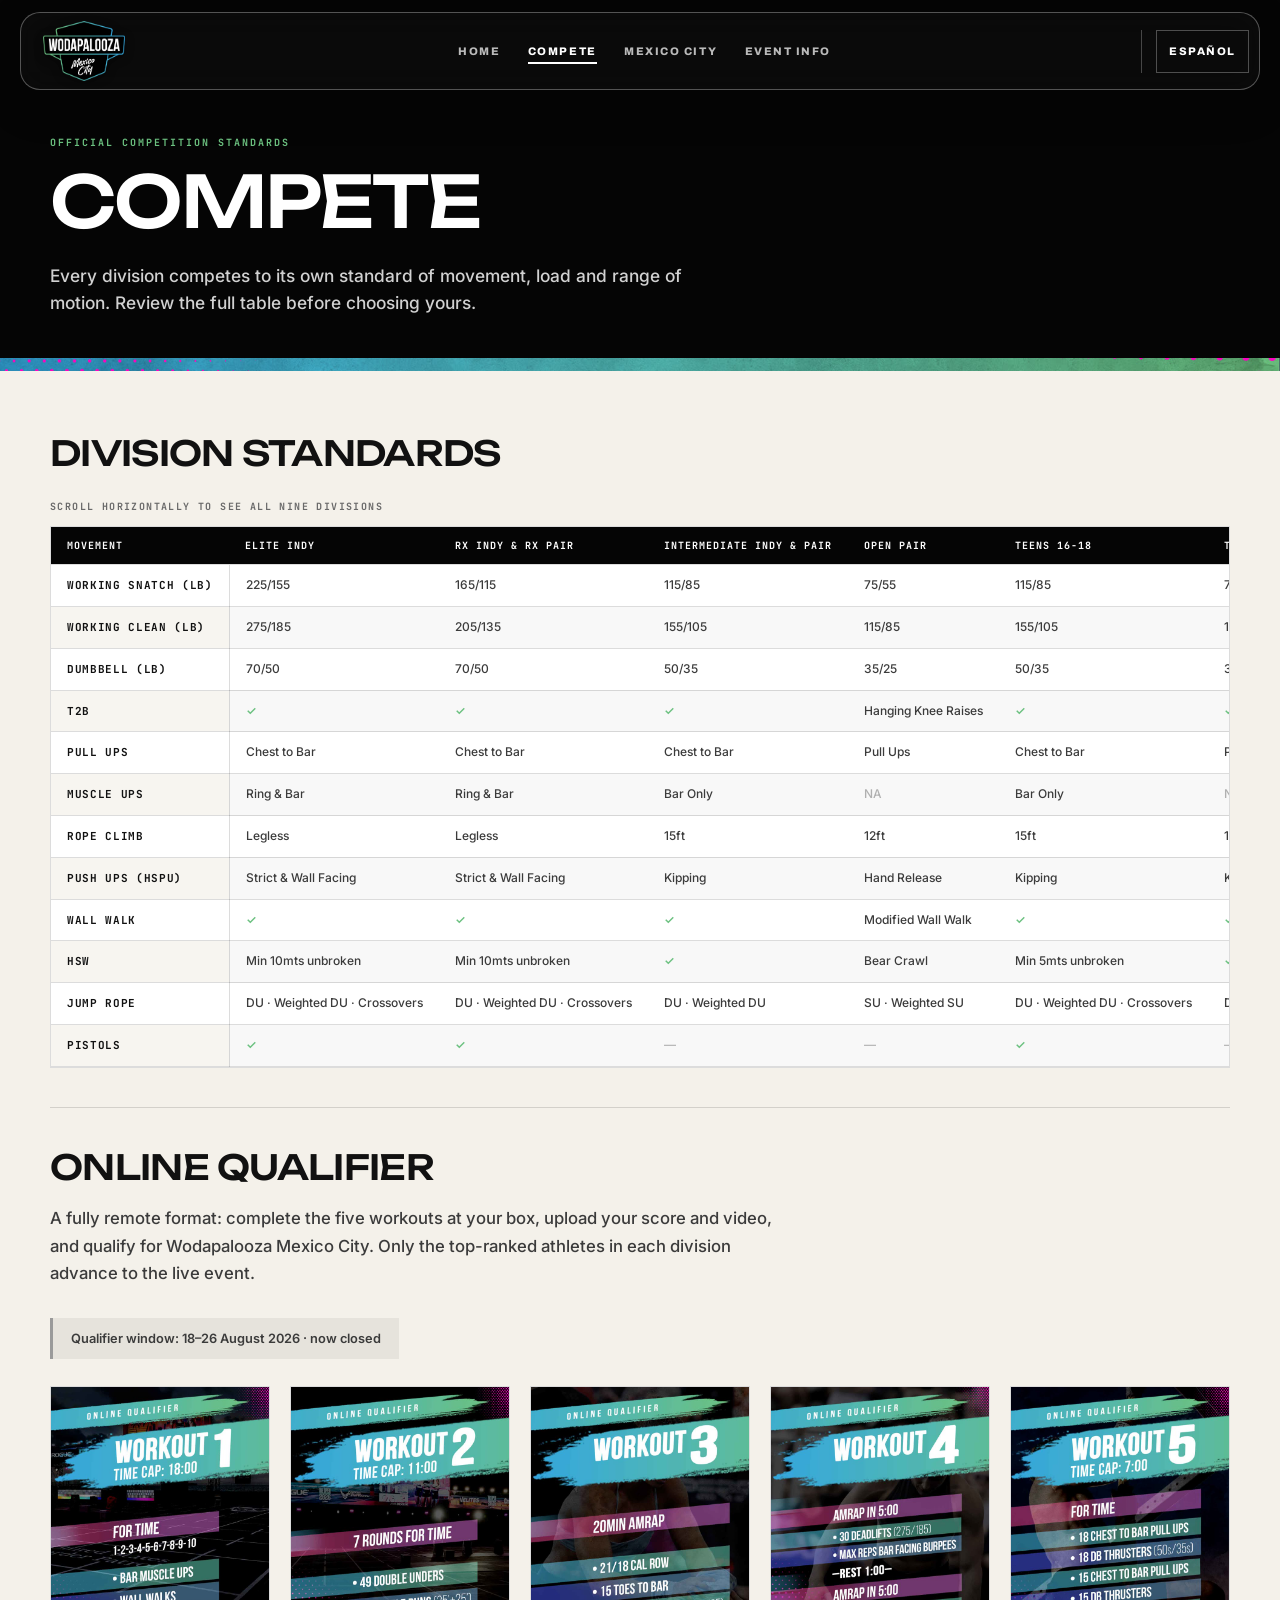
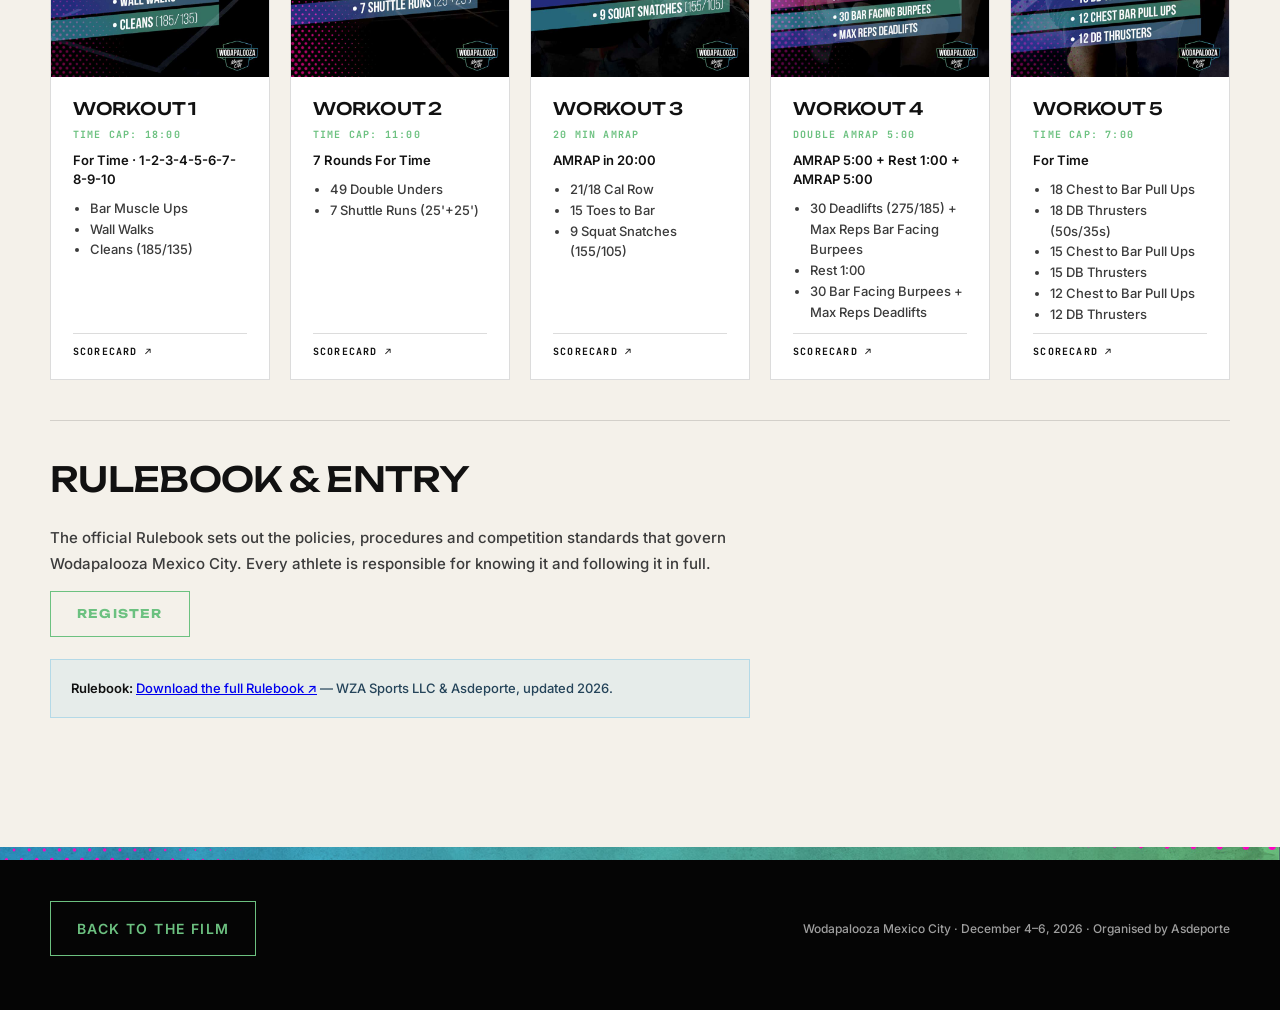
==== compete.html @ 107c889d "Asdeporte feedback: Mexico City and Compete pages, textures, eight partners, ES copy, tickets Jose's" ====
<!DOCTYPE html>
<html lang="en">
<meta charset="utf-8">
<meta name="viewport" content="width=device-width,initial-scale=1">
<title data-lang-en="Compete · Wodapalooza Mexico City" data-lang-es="Compite · Wodapalooza Ciudad de México">Compete · Wodapalooza Mexico City</title>
<meta name="description" content="Division standards and the online qualifier for Wodapalooza Mexico City, December 4–6 2026.">
<link rel="icon" type="image/png" sizes="32x32" href="media/logo/favicon-32.png">
<link rel="icon" type="image/png" sizes="32x32" href="media/logo/favicon-32-dark.png" media="(prefers-color-scheme: dark)">
<link rel="apple-touch-icon" sizes="180x180" href="media/logo/favicon-180.png">
<link rel="preconnect" href="https://fonts.googleapis.com">
<link rel="preconnect" href="https://fonts.gstatic.com" crossorigin>
<link rel="stylesheet" href="https://fonts.googleapis.com/css2?family=Archivo:wdth,wght@62..125,100..900&family=JetBrains+Mono:wght@400;700&display=swap">
<link rel="stylesheet" href="css/pages.css">
<body class="wza-page">

<nav class="site-nav" aria-label="Wodapalooza Mexico navigation">
  <a class="site-brand" href="index.html" aria-label="Wodapalooza Mexico City — home"><img src="media/logo/mark-gradient.png" alt="Wodapalooza Mexico City"></a>
  <div class="site-links" aria-label="Explore">
    <a href="index.html" data-lang-en="Home" data-lang-es="Inicio">Home</a>
    <a href="compete.html" aria-current="page" data-lang-en="Compete" data-lang-es="Compite">Compete</a>
    <a href="mexico-city.html" data-lang-en="Mexico City" data-lang-es="Ciudad de México">Mexico City</a>
    <a href="index.html#b12" data-lang-en="Event Info" data-lang-es="Información del evento">Event Info</a>
  </div>
  <div class="site-actions">
    <button class="site-lang" type="button" data-lang-toggle aria-label="Switch to Spanish" aria-pressed="false">Español</button>
  </div>
</nav>

<header class="page-head">
  <div class="wrap">
    <p class="page-kicker" data-lang-en="Official competition standards" data-lang-es="Estándares oficiales de competencia">Official competition standards</p>
    <h1 class="page-title" data-lang-en="Compete" data-lang-es="Compite">Compete</h1>
    <p class="page-standfirst" data-lang-en="Every division competes to its own standard of movement, load and range of motion. Review the full table before choosing yours." data-lang-es="Cada división compite bajo su propio estándar de movimiento, carga y rango de movimiento. Revisa la tabla completa antes de seleccionar tu división.">Every division competes to its own standard of movement, load and range of motion. Review the full table before choosing yours.</p>
  </div>
</header>

<main class="page-body">
  <div class="wrap">

    <!-- ── DIVISION STANDARDS ─────────────────────────────────────────────────────────── -->
    <section class="sec">
      <h2 class="sec-head" data-lang-en="Division standards" data-lang-es="Division standards">Division standards</h2>
      <p class="table-hint" data-lang-en="Scroll horizontally to see all nine divisions" data-lang-es="Desliza horizontalmente para ver las 9 divisiones">Scroll horizontally to see all nine divisions</p>
      <div class="table-scroll" tabindex="0" role="region" aria-label="Division standards">
        <table class="standards">
          <thead>
            <tr>
              <th scope="col" data-lang-en="Movement" data-lang-es="Movimiento">Movement</th>
              <th scope="col">Elite Indy</th>
              <th scope="col">RX Indy &amp; RX Pair</th>
              <th scope="col">Intermediate Indy &amp; Pair</th>
              <th scope="col">Open Pair</th>
              <th scope="col">Teens 16-18</th>
              <th scope="col">Teens 13-15</th>
              <th scope="col">Masters 35-39</th>
              <th scope="col">Masters 40-44</th>
              <th scope="col">Masters 45+</th>
            </tr>
          </thead>
          <tbody>
            <tr><th scope="row">Working Snatch (lb)</th><td>225/155</td><td>165/115</td><td>115/85</td><td>75/55</td><td>115/85</td><td>75/55</td><td>165/115</td><td>155/105</td><td>135/95</td></tr>
            <tr><th scope="row">Working Clean (lb)</th><td>275/185</td><td>205/135</td><td>155/105</td><td>115/85</td><td>155/105</td><td>115/85</td><td>205/135</td><td>185/125</td><td>185/125</td></tr>
            <tr><th scope="row">Dumbbell (lb)</th><td>70/50</td><td>70/50</td><td>50/35</td><td>35/25</td><td>50/35</td><td>35/25</td><td>70/50</td><td>50/35</td><td>50/35</td></tr>
            <tr><th scope="row">T2B</th><td class="yes">✓</td><td class="yes">✓</td><td class="yes">✓</td><td>Hanging Knee Raises</td><td class="yes">✓</td><td class="yes">✓</td><td class="yes">✓</td><td class="yes">✓</td><td class="yes">✓</td></tr>
            <tr><th scope="row">Pull Ups</th><td>Chest to Bar</td><td>Chest to Bar</td><td>Chest to Bar</td><td>Pull Ups</td><td>Chest to Bar</td><td>Pull Ups</td><td>Chest to Bar</td><td>Chest to Bar</td><td>Chest to Bar</td></tr>
            <tr><th scope="row">Muscle Ups</th><td>Ring &amp; Bar</td><td>Ring &amp; Bar</td><td>Bar Only</td><td class="no">NA</td><td>Bar Only</td><td class="no">NA</td><td>Ring &amp; Bar</td><td>Ring &amp; Bar</td><td>Ring &amp; Bar</td></tr>
            <tr><th scope="row">Rope Climb</th><td>Legless</td><td>Legless</td><td>15ft</td><td>12ft</td><td>15ft</td><td>12ft</td><td>Legless</td><td>15ft</td><td>15ft</td></tr>
            <tr><th scope="row">Push Ups (HSPU)</th><td>Strict &amp; Wall Facing</td><td>Strict &amp; Wall Facing</td><td>Kipping</td><td>Hand Release</td><td>Kipping</td><td>Kipping</td><td>Strict</td><td>Strict</td><td>Kipping</td></tr>
            <tr><th scope="row">Wall Walk</th><td class="yes">✓</td><td class="yes">✓</td><td class="yes">✓</td><td>Modified Wall Walk</td><td class="yes">✓</td><td class="yes">✓</td><td class="yes">✓</td><td class="yes">✓</td><td class="yes">✓</td></tr>
            <tr><th scope="row">HSW</th><td>Min 10mts unbroken</td><td>Min 10mts unbroken</td><td class="yes">✓</td><td>Bear Crawl</td><td>Min 5mts unbroken</td><td class="yes">✓</td><td>Min 5mts unbroken</td><td>Min 5mts unbroken</td><td>Min 5mts unbroken</td></tr>
            <tr><th scope="row">Jump Rope</th><td>DU · Weighted DU · Crossovers</td><td>DU · Weighted DU · Crossovers</td><td>DU · Weighted DU</td><td>SU · Weighted SU</td><td>DU · Weighted DU · Crossovers</td><td>DU · Weighted DU</td><td>DU · Weighted DU · Crossovers</td><td>DU · Weighted DU · Crossovers</td><td>DU · Weighted DU</td></tr>
            <tr><th scope="row">Pistols</th><td class="yes">✓</td><td class="yes">✓</td><td class="no">—</td><td class="no">—</td><td class="yes">✓</td><td class="no">—</td><td class="yes">✓</td><td class="yes">✓</td><td class="no">—</td></tr>
          </tbody>
        </table>
      </div>
    </section>

    <!-- ── QUALIFIER ──────────────────────────────────────────────────────────────────── -->
    <section class="sec">
      <h2 class="sec-head" data-lang-en="Online qualifier" data-lang-es="Online qualifier">Online qualifier</h2>
      <p class="sec-intro" data-lang-en="A fully remote format: complete the five workouts at your box, upload your score and video, and qualify for Wodapalooza Mexico City. Only the top-ranked athletes in each division advance to the live event." data-lang-es="Formato 100% remoto: realiza los 5 workouts en tu box, sube tu score y video, y clasifica a Wodapalooza Mexico City. Solo los mejores rankeados de cada división avanzan al evento presencial.">A fully remote format: complete the five workouts at your box, upload your score and video, and qualify for Wodapalooza Mexico City. Only the top-ranked athletes in each division advance to the live event.</p>

      <!-- The qualifier window closed on 26 August 2026. Stated as a fact rather than as a call
           to register, which would be wrong. Asdeporte to confirm the final wording. -->
      <p class="status-line" data-lang-en="Qualifier window: 18–26 August 2026 · now closed" data-lang-es="Ventana del qualifier: 18 al 26 de agosto de 2026 · cerrada">Qualifier window: 18–26 August 2026 · now closed</p>

      <div class="wods">
        <article class="wod">
          <img src="media/qualifier/q1.jpg" alt="Workout 1" loading="lazy" width="720" height="960">
          <div class="wod-body">
            <h3>Workout 1</h3>
            <p class="wod-cap">Time Cap: 18:00</p>
            <p class="wod-scheme" data-lang-en="For Time · 1-2-3-4-5-6-7-8-9-10" data-lang-es="Por tiempo · 1-2-3-4-5-6-7-8-9-10">For Time · 1-2-3-4-5-6-7-8-9-10</p>
            <ul><li>Bar Muscle Ups</li><li>Wall Walks</li><li>Cleans (185/135)</li></ul>
            <a class="card-link" href="https://mexico.wodapalooza.com/scorecard-workout1.pdf" target="_blank" rel="noopener noreferrer">Scorecard ↗</a>
          </div>
        </article>

        <article class="wod">
          <img src="media/qualifier/q2.jpg" alt="Workout 2" loading="lazy" width="720" height="960">
          <div class="wod-body">
            <h3>Workout 2</h3>
            <p class="wod-cap">Time Cap: 11:00</p>
            <p class="wod-scheme" data-lang-en="7 Rounds For Time" data-lang-es="7 rondas por tiempo">7 Rounds For Time</p>
            <ul><li>49 Double Unders</li><li>7 Shuttle Runs (25'+25')</li></ul>
            <a class="card-link" href="https://mexico.wodapalooza.com/scorecard-workout2.pdf" target="_blank" rel="noopener noreferrer">Scorecard ↗</a>
          </div>
        </article>

        <article class="wod">
          <img src="media/qualifier/q3.jpg" alt="Workout 3" loading="lazy" width="720" height="960">
          <div class="wod-body">
            <h3>Workout 3</h3>
            <p class="wod-cap">20 Min AMRAP</p>
            <p class="wod-scheme" data-lang-en="AMRAP in 20:00" data-lang-es="AMRAP en 20:00">AMRAP in 20:00</p>
            <ul><li>21/18 Cal Row</li><li>15 Toes to Bar</li><li>9 Squat Snatches (155/105)</li></ul>
            <a class="card-link" href="https://mexico.wodapalooza.com/scorecard-workout3.pdf" target="_blank" rel="noopener noreferrer">Scorecard ↗</a>
          </div>
        </article>

        <article class="wod">
          <img src="media/qualifier/q4.jpg" alt="Workout 4" loading="lazy" width="720" height="960">
          <div class="wod-body">
            <h3>Workout 4</h3>
            <p class="wod-cap" data-lang-en="Double AMRAP 5:00" data-lang-es="Doble AMRAP 5:00">Double AMRAP 5:00</p>
            <p class="wod-scheme">AMRAP 5:00 + Rest 1:00 + AMRAP 5:00</p>
            <ul><li data-lang-en="30 Deadlifts (275/185) + Max Reps Bar Facing Burpees" data-lang-es="30 Deadlifts (275/185) + Máx. reps Bar Facing Burpees">30 Deadlifts (275/185) + Max Reps Bar Facing Burpees</li><li data-lang-en="Rest 1:00" data-lang-es="Descanso 1:00">Rest 1:00</li><li data-lang-en="30 Bar Facing Burpees + Max Reps Deadlifts" data-lang-es="30 Bar Facing Burpees + Máx. reps Deadlifts">30 Bar Facing Burpees + Max Reps Deadlifts</li></ul>
            <a class="card-link" href="https://mexico.wodapalooza.com/scorecard-workout4.pdf" target="_blank" rel="noopener noreferrer">Scorecard ↗</a>
          </div>
        </article>

        <article class="wod">
          <img src="media/qualifier/q5.jpg" alt="Workout 5" loading="lazy" width="720" height="960">
          <div class="wod-body">
            <h3>Workout 5</h3>
            <p class="wod-cap">Time Cap: 7:00</p>
            <p class="wod-scheme" data-lang-en="For Time" data-lang-es="Por tiempo">For Time</p>
            <ul><li>18 Chest to Bar Pull Ups</li><li>18 DB Thrusters (50s/35s)</li><li>15 Chest to Bar Pull Ups</li><li>15 DB Thrusters</li><li>12 Chest to Bar Pull Ups</li><li>12 DB Thrusters</li></ul>
            <a class="card-link" href="https://mexico.wodapalooza.com/scorecard-workout5.pdf" target="_blank" rel="noopener noreferrer">Scorecard ↗</a>
          </div>
        </article>
      </div>
    </section>

    <!-- ── RULEBOOK & ENTRY ───────────────────────────────────────────────────────────── -->
    <section class="sec">
      <h2 class="sec-head" data-lang-en="Rulebook &amp; entry" data-lang-es="Reglamento y registro">Rulebook &amp; entry</h2>
      <div class="prose">
        <p data-lang-en="The official Rulebook sets out the policies, procedures and competition standards that govern Wodapalooza Mexico City. Every athlete is responsible for knowing it and following it in full." data-lang-es="El Rulebook oficial establece las políticas, procedimientos y estándares de competencia que rigen Wodapalooza Mexico City. Es responsabilidad de cada atleta conocerlo y cumplirlo en su totalidad.">The official Rulebook sets out the policies, procedures and competition standards that govern Wodapalooza Mexico City. Every athlete is responsible for knowing it and following it in full.</p>
        <p>
          <a class="back-film" href="https://competitioncorner.net/events/21707/details" target="_blank" rel="noopener noreferrer" data-lang-en="Register" data-lang-es="Regístrate">Register</a>
        </p>
        <p class="note" data-lang-en="&lt;b&gt;Rulebook:&lt;/b&gt; &lt;a href=&quot;https://drive.google.com/file/d/1JGCQtsKqS8dYpa8M4LwoZeGekvwKnjdy/view&quot; target=&quot;_blank&quot; rel=&quot;noopener noreferrer&quot;&gt;Download the full Rulebook ↗&lt;/a&gt; — WZA Sports LLC &amp; Asdeporte, updated 2026." data-lang-es="&lt;b&gt;Reglamento:&lt;/b&gt; &lt;a href=&quot;https://drive.google.com/file/d/1JGCQtsKqS8dYpa8M4LwoZeGekvwKnjdy/view&quot; target=&quot;_blank&quot; rel=&quot;noopener noreferrer&quot;&gt;Descargar el Rulebook completo ↗&lt;/a&gt; — WZA Sports LLC y Asdeporte, actualizado 2026."><b>Rulebook:</b> <a href="https://drive.google.com/file/d/1JGCQtsKqS8dYpa8M4LwoZeGekvwKnjdy/view" target="_blank" rel="noopener noreferrer">Download the full Rulebook ↗</a> — WZA Sports LLC &amp; Asdeporte, updated 2026.</p>
      </div>
    </section>

  </div>
</main>

<footer class="page-foot">
  <div class="wrap">
    <a class="back-film" href="index.html" data-lang-en="Back to the film" data-lang-es="Volver al video">Back to the film</a>
    <p data-lang-en="Wodapalooza Mexico City · December 4–6, 2026 · Organised by Asdeporte" data-lang-es="Wodapalooza Ciudad de México · 4–6 de diciembre de 2026 · Organizado por Asdeporte">Wodapalooza Mexico City · December 4–6, 2026 · Organised by Asdeporte</p>
  </div>
</footer>

<script src="js/lang.js"></script>
</body>
</html>
---- css/pages.css ----
/* STANDALONE PAGES — Mexico City, Compete.
   The film is a scroll performance and stays exactly as it is. These are reading pages, and
   they are a separate stylesheet on purpose: index.html keeps its own inline copy of the nav
   rules untouched, so nothing here can reach back into the film. The nav block below is
   therefore a deliberate duplicate of the film's, matched value for value, rather than a
   shared extraction that would have meant editing the approved page to refactor it.

   Type, colour and chrome are the film's own: Archivo for display, WZA-Unbounded for section
   heads, WZA-Inter for reading, JetBrains Mono for labels. */

/* Same four faces the film loads, redeclared here so these pages depend on nothing inside
   s01-s02-presentation.css. Identical URLs, so the browser serves them from cache — the
   duplicate declaration costs nothing at runtime and keeps the film's stylesheet untouched. */
@font-face{font-family:WZA-Unbounded;src:url('../assets/fonts/unbounded-500.ttf') format('truetype');font-style:normal;font-weight:500;font-display:swap}
@font-face{font-family:WZA-Unbounded;src:url('../assets/fonts/unbounded-700.ttf') format('truetype');font-style:normal;font-weight:700;font-display:swap}
@font-face{font-family:WZA-Inter;src:url('../assets/fonts/inter-500.ttf') format('truetype');font-style:normal;font-weight:500;font-display:swap}
@font-face{font-family:WZA-Inter;src:url('../assets/fonts/inter-600.ttf') format('truetype');font-style:normal;font-weight:600;font-display:swap}

:root{
  --green:#6CC180; --blue:#35A7DF;
  --ink:#fff; --ground:#050505;
  --paper:#f4f1ea;          /* the page ground — the film's own off-white, not pure #fff */
  --rule:rgba(9,9,9,.14);
}

*,*::before,*::after{box-sizing:border-box}
html{scroll-behavior:smooth}
body.wza-page{
  margin:0; background:var(--paper); color:#111;
  font-family:WZA-Inter,Inter,"Helvetica Neue",Arial,sans-serif;
  -webkit-font-smoothing:antialiased;
}

/* ── NAV — value-for-value copy of the film's, so the two never look like different sites ── */
.site-nav{ position:fixed; z-index:100; top:12px; left:20px; right:20px; min-height:78px;
  display:grid; grid-template-columns:auto minmax(0,1fr) auto; align-items:center; gap:28px;
  padding:8px 10px 8px 22px; color:#fff; background:rgba(12,12,12,.78);
  border:1px solid rgba(255,255,255,.30); border-radius:20px; box-shadow:0 14px 42px rgba(0,0,0,.22);
  backdrop-filter:blur(16px) saturate(1.1); font:800 11px/1 Archivo,"Helvetica Neue",Arial,sans-serif;
  letter-spacing:.14em; text-transform:uppercase }
.site-nav a,.site-nav button{ color:inherit; font:inherit; letter-spacing:inherit; text-transform:inherit; text-decoration:none; border:0; background:none; cursor:pointer }
.site-brand{ display:flex; align-items:center; width:105px; min-width:105px; height:60px; white-space:nowrap }
.site-brand img{ width:94px; height:60px; object-fit:contain; object-position:left center; filter:drop-shadow(0 2px 5px rgba(0,0,0,.35)) }
.site-links{ justify-self:center; display:flex; align-items:center; gap:clamp(17px,2.15vw,38px); color:rgba(255,255,255,.72) }
.site-links a{ padding:8px 0; position:relative }
.site-links a:hover{ color:#fff }
/* THE ACTIVE MARKER IS aria-current, NOT :first-child. The film hardcodes the underline to the
   first link because Home is always the page you are on there. On a real multi-page nav that
   would underline Home while you are reading Mexico City, so the state is driven by the same
   attribute that tells a screen reader which page this is. */
.site-links a[aria-current="page"]{ color:#fff }
.site-links a[aria-current="page"]::after{ content:""; position:absolute; left:0; right:0; bottom:1px; height:2px; background:#fff }
.site-actions{ display:flex; gap:12px; align-items:center; padding-left:14px; border-left:1px solid rgba(255,255,255,.25) }
.site-menu{ padding:15px 18px; border:1px solid rgba(255,255,255,.42)!important }
.site-lang{ padding:15px 12px; border:1px solid rgba(255,255,255,.28)!important; min-width:42px }
@media(max-width:760px){
  .site-nav{top:10px;left:10px;right:10px;min-height:58px;padding:5px 6px 5px 12px;gap:8px;border-radius:15px}
  .site-links{display:none}
  .site-brand{width:76px;min-width:76px;height:46px}.site-brand img{width:76px;height:46px}
  .site-actions{gap:6px;padding-left:7px}
  .site-menu{padding:12px 10px!important}.site-lang{padding:12px 8px!important;min-width:38px}
}

/* ── PAGE HEAD — a dark band so the fixed nav has something to sit on, as it does on the film ── */
.page-head{ position:relative; padding:clamp(128px,15vh,190px) 0 clamp(48px,6vh,78px); background:var(--ground); color:#fff; overflow:hidden }

/* ASDEPORTE'S OWN TEXTURE, USED WHERE IT CANNOT FIGHT ANYTHING.
   Jose supplied a 1920x240 watercolour band — teal to green with magenta halftone in opposite
   corners. It is not on the sponsor strip, which stays white to match SoCal, and it is not on
   the film, which is finished. It closes the dark page header instead, which is precisely the
   proportion the asset was cut at.
   Deliberately NOT behind the headline: white type sits fine on it, but the green kicker
   (#6CC180) would sink straight into the green half. As a rule under the header it carries the
   brand without touching legibility. background-size:cover with a fixed height keeps the
   halftone corners in frame at any width. */
.page-head::after{ content:""; position:absolute; inset:auto 0 0; height:clamp(10px,1.4vh,16px);
  background:url('../media/texture/wza-band-1920x240.jpg') center/cover no-repeat }
.page-foot{ position:relative }
.page-foot::before{ content:""; position:absolute; inset:0 0 auto; height:clamp(10px,1.4vh,16px);
  background:url('../media/texture/wza-band-1920x240.jpg') center/cover no-repeat }
.page-head .wrap{ position:relative; z-index:2 }
.page-kicker{ margin:0 0 14px; color:var(--green); font:700 10px/1.6 "JetBrains Mono",ui-monospace,monospace; letter-spacing:.2em; text-transform:uppercase }
.page-title{ margin:0; max-width:16ch; font:500 clamp(34px,5.6vw,78px)/1.02 WZA-Unbounded,Archivo,Arial,sans-serif; letter-spacing:-.03em; text-transform:uppercase }
.page-standfirst{ margin:clamp(20px,2.6vh,30px) 0 0; max-width:62ch; color:rgba(255,255,255,.82); font:500 clamp(15px,1.35vw,21px)/1.6 WZA-Inter,Inter,Arial,sans-serif }

.wrap{ width:min(1180px,calc(100% - clamp(32px,7vw,120px))); margin-inline:auto }

/* ── SECTIONS ───────────────────────────────────────────────────────────────────────────── */
.page-body{ padding:clamp(52px,7vh,96px) 0 clamp(72px,10vh,132px) }
.sec{ padding-block:clamp(34px,4.4vh,58px); border-top:1px solid var(--rule) }
.sec:first-child{ border-top:0; padding-top:0 }
.sec-head{ margin:0 0 clamp(22px,3vh,36px); font:500 clamp(22px,2.7vw,38px)/1.1 WZA-Unbounded,Archivo,Arial,sans-serif; letter-spacing:-.02em; text-transform:uppercase }
.sec-intro{ margin:-8px 0 clamp(26px,3.4vh,42px); max-width:66ch; color:#3b3b3b; font:500 clamp(15px,1.3vw,19px)/1.65 WZA-Inter,Inter,Arial,sans-serif }

/* Cards — the neighbourhoods and the areas to see */
.cards{ display:grid; gap:clamp(16px,2vw,26px); grid-template-columns:repeat(auto-fit,minmax(min(100%,290px),1fr)) }
/* WHERE TO STAY IS FOUR CARDS, AND FOUR INTO A THREE-COLUMN GRID LEAVES ONE STRANDED.
   A wider minimum gives two columns at this container width, so the four sit 2x2 and Santa Fe
   — which carries the most copy, including the trade-off paragraph — gets a column wide enough
   to hold it. What to see is five cards and reads fine as 3 + 2, so it keeps the default. */
.cards--stay{ grid-template-columns:repeat(auto-fit,minmax(min(100%,420px),1fr)) }
.card{ padding:clamp(22px,2.4vw,32px); background:#fff; border:1px solid var(--rule) }
.card h3{ margin:0 0 12px; font:500 clamp(17px,1.5vw,23px)/1.15 WZA-Unbounded,Archivo,Arial,sans-serif; letter-spacing:-.01em; text-transform:uppercase }
.card p{ margin:0 0 11px; color:#3b3b3b; font:500 clamp(14px,1.02vw,16px)/1.62 WZA-Inter,Inter,Arial,sans-serif }
.card p:last-child{ margin-bottom:0 }
.card .best{ margin-top:15px; padding-top:13px; border-top:1px solid var(--rule); color:#111; font:600 clamp(12px,.92vw,13px)/1.5 WZA-Inter,Inter,Arial,sans-serif }
.card .best b{ color:var(--green); font-weight:700 }

/* A pulled-out recommendation, used once — Santa Fe vs the walkable neighbourhoods */
.callout{ margin-top:clamp(20px,2.6vw,30px); padding:clamp(22px,2.6vw,34px); background:var(--ground); color:#fff; border-left:3px solid var(--green) }
.callout p{ margin:0; max-width:78ch; font:500 clamp(15px,1.15vw,18px)/1.62 WZA-Inter,Inter,Arial,sans-serif }
.callout b{ color:var(--green); font-weight:700 }

/* Prose blocks — Eat Like a Local, Getting Around */
.prose{ max-width:70ch }
.prose p{ margin:0 0 15px; color:#3b3b3b; font:500 clamp(15px,1.15vw,18px)/1.68 WZA-Inter,Inter,Arial,sans-serif }
.prose p:last-child{ margin-bottom:0 }
.prose .rule-line{ margin:26px 0; padding:20px 24px; background:#fff; border:1px solid var(--rule); color:#111;
  font:500 clamp(17px,1.6vw,25px)/1.25 WZA-Unbounded,Archivo,Arial,sans-serif; letter-spacing:-.02em; text-transform:uppercase }
.prose .note{ margin-top:22px; padding:18px 20px; background:rgba(53,167,223,.07); border:1px solid rgba(53,167,223,.28); color:#25445a;
  font:500 clamp(13px,1vw,15px)/1.6 WZA-Inter,Inter,Arial,sans-serif }
.prose .note b{ color:#111 }

/* Tips — a definition list, because each tip genuinely is term + explanation */
.tips{ display:grid; gap:0; margin:0; max-width:88ch }
.tips div{ display:grid; grid-template-columns:minmax(120px,190px) 1fr; gap:clamp(14px,2vw,32px);
  padding-block:clamp(15px,1.9vh,22px); border-top:1px solid var(--rule) }
.tips div:first-child{ border-top:0 }
.tips dt{ margin:0; font:500 clamp(14px,1.1vw,17px)/1.35 WZA-Unbounded,Archivo,Arial,sans-serif; letter-spacing:-.01em; text-transform:uppercase }
.tips dd{ margin:0; color:#3b3b3b; font:500 clamp(14px,1.05vw,16px)/1.62 WZA-Inter,Inter,Arial,sans-serif }
@media(max-width:640px){ .tips div{ grid-template-columns:1fr; gap:7px } }

/* ── DIVISION STANDARDS TABLE ────────────────────────────────────────────────────────────
   Nine divisions against twelve movements does not fit a phone, and squeezing it would make
   the numbers unreadable — which is the one thing this table exists to convey. So it scrolls
   horizontally inside its own container, exactly as mexico.wodapalooza.com does, and the
   movement column is sticky so you never lose track of which row you are reading. */
.table-scroll{ position:relative; overflow-x:auto; -webkit-overflow-scrolling:touch;
  border:1px solid var(--rule); background:#fff }
.table-hint{ margin:0 0 12px; color:#6a6a6a; font:700 10px/1.5 "JetBrains Mono",ui-monospace,monospace; letter-spacing:.14em; text-transform:uppercase }
table.standards{ border-collapse:collapse; width:max-content; min-width:100%;
  font:500 clamp(12px,.92vw,14px)/1.4 WZA-Inter,Inter,Arial,sans-serif }
table.standards th,table.standards td{ padding:12px 16px; text-align:left; border-bottom:1px solid var(--rule); white-space:nowrap }
table.standards thead th{ position:sticky; top:0; z-index:2; background:var(--ground); color:#fff;
  font:700 10px/1.35 "JetBrains Mono",ui-monospace,monospace; letter-spacing:.1em; text-transform:uppercase; white-space:normal; min-width:104px; vertical-align:bottom }
/* The movement name stays put while the divisions scroll past it. */
table.standards tbody th{ position:sticky; left:0; z-index:1; background:#fff; border-right:1px solid var(--rule);
  font:700 11px/1.35 "JetBrains Mono",ui-monospace,monospace; letter-spacing:.06em; text-transform:uppercase; color:#111; min-width:150px }
table.standards thead th:first-child{ left:0; z-index:3 }
table.standards tbody tr:nth-child(even) td{ background:rgba(9,9,9,.028) }
table.standards tbody tr:nth-child(even) th{ background:#f7f5f0 }
table.standards td{ color:#3b3b3b }
table.standards .yes{ color:var(--green); font-weight:700 }
table.standards .no{ color:#b0b0b0 }

/* ── QUALIFIER ───────────────────────────────────────────────────────────────────────── */
.status-line{ display:inline-block; margin:0 0 clamp(22px,3vh,32px); padding:11px 18px;
  background:rgba(9,9,9,.06); border-left:3px solid #9a9a9a; color:#3b3b3b;
  font:600 clamp(12px,1vw,14px)/1.5 WZA-Inter,Inter,Arial,sans-serif }
/* Five across at full width, so the five workouts read as a set rather than 4 + 1 stranded.
   A 270px minimum gave four columns and orphaned Workout 5 on its own row; 190px lands five
   in the container and still wraps to 3, 2 then 1 as the viewport narrows. */
.wods{ display:grid; gap:clamp(14px,1.6vw,22px); grid-template-columns:repeat(auto-fit,minmax(min(100%,190px),1fr)) }
.wod{ background:#fff; border:1px solid var(--rule); display:flex; flex-direction:column }
.wod img{ display:block; width:100%; height:auto; aspect-ratio:3/4; object-fit:cover; background:#111 }
.wod-body{ padding:clamp(16px,1.7vw,22px); display:flex; flex-direction:column; gap:9px; flex:1 }
.wod-body h3{ margin:0; font:500 clamp(16px,1.35vw,20px)/1.15 WZA-Unbounded,Archivo,Arial,sans-serif; letter-spacing:-.01em; text-transform:uppercase }
.wod-cap{ margin:0; color:var(--green); font:700 10px/1.4 "JetBrains Mono",ui-monospace,monospace; letter-spacing:.12em; text-transform:uppercase }
.wod-scheme{ margin:0; color:#111; font:600 clamp(13px,1.02vw,15px)/1.45 WZA-Inter,Inter,Arial,sans-serif }
.wod ul{ margin:0; padding-left:17px; color:#3b3b3b; font:500 clamp(13px,1vw,15px)/1.6 WZA-Inter,Inter,Arial,sans-serif }
.wod .card-link{ margin-top:auto; padding-top:13px; color:#111; font:700 10px/1 "JetBrains Mono",ui-monospace,monospace; letter-spacing:.12em; text-transform:uppercase; text-decoration:none; border-top:1px solid var(--rule) }
.wod .card-link:hover{ color:var(--green) }

/* ── FOOT — deliberately quieter than the film's footer; this is a reading page, not the close ── */
.page-foot{ padding:clamp(44px,6vh,72px) 0; background:var(--ground); color:#fff }
.page-foot .wrap{ display:flex; flex-wrap:wrap; gap:22px 40px; align-items:center; justify-content:space-between }
.page-foot a{ color:var(--green); font:600 14px/1.5 WZA-Inter,Inter,Arial,sans-serif; text-decoration:underline; text-underline-offset:5px }
.page-foot p{ margin:0; color:rgba(255,255,255,.62); font:500 12px/1.6 WZA-Inter,Inter,Arial,sans-serif }
.back-film{ display:inline-grid; place-items:center; padding:16px 26px; border:1px solid var(--green); color:var(--green)!important;
  font:700 12px/1 WZA-Unbounded,Archivo,Arial,sans-serif; letter-spacing:.1em; text-transform:uppercase; text-decoration:none!important;
  transition:background-color .2s,color .2s }
.back-film:hover{ background:var(--green); color:#050505!important }

@media(prefers-reduced-motion:reduce){ html{scroll-behavior:auto} .back-film{transition:none} }
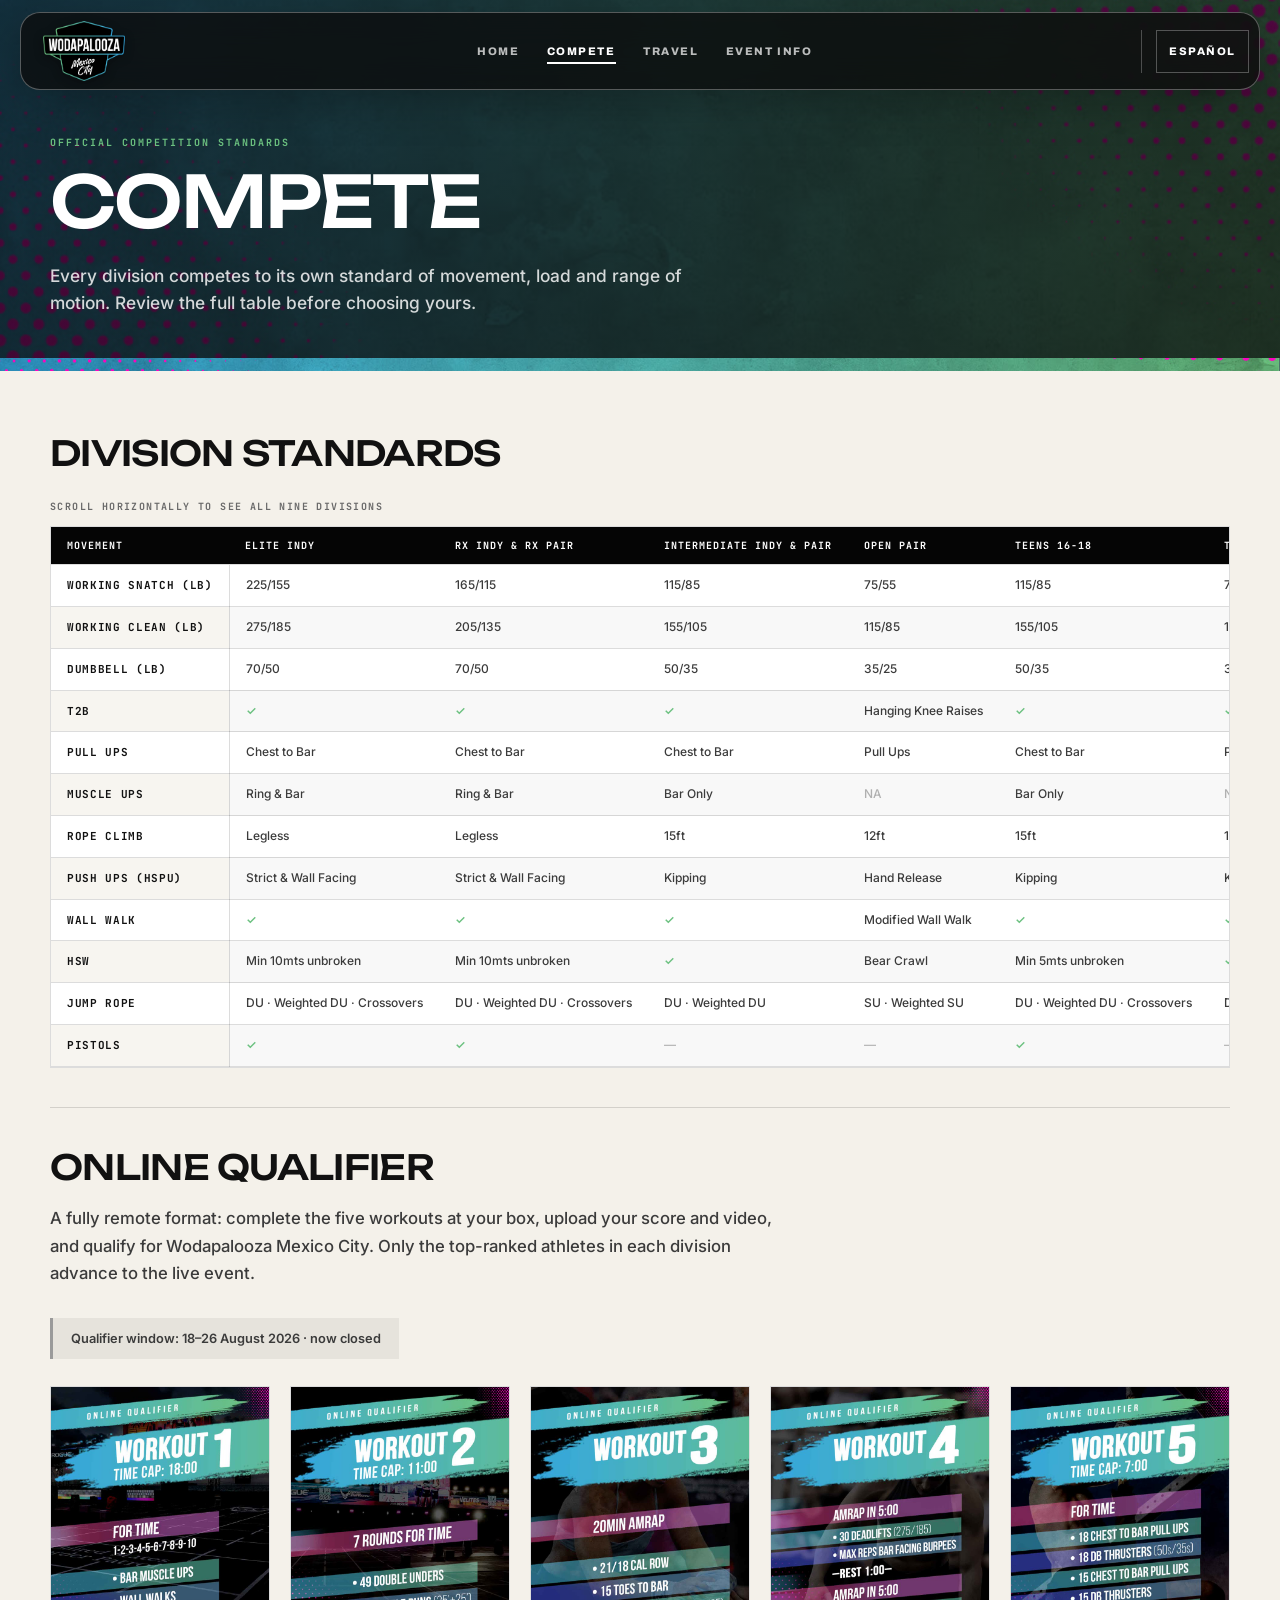
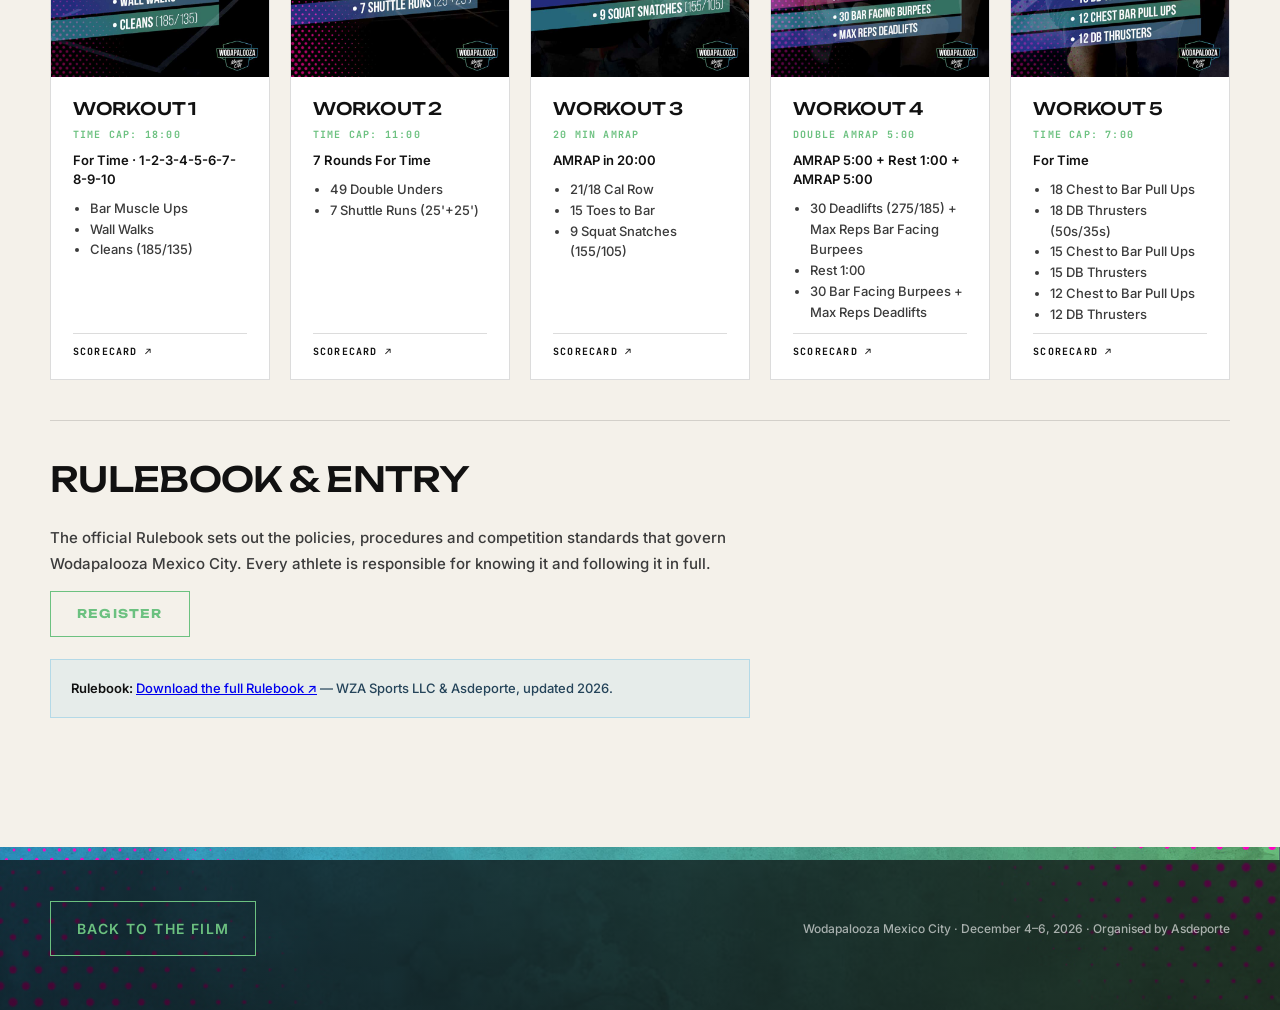
==== commit 60fa175b: "Rename the Mexico City tab to Travel The four nav labels were never specified by Asdeporte -- they w" ====
--- a/compete.html
+++ b/compete.html
@@ -4,6 +4,19 @@
 <meta name="viewport" content="width=device-width,initial-scale=1">
 <title data-lang-en="Compete · Wodapalooza Mexico City" data-lang-es="Compite · Wodapalooza Ciudad de México">Compete · Wodapalooza Mexico City</title>
 <meta name="description" content="Division standards and the online qualifier for Wodapalooza Mexico City, December 4–6 2026.">
+<!-- Social preview. Declared, not inferred; absolute URLs are required. -->
+<meta property="og:type" content="website">
+<meta property="og:site_name" content="Wodapalooza Mexico City">
+<meta property="og:locale" content="en_US">
+<meta property="og:locale:alternate" content="es_MX">
+<meta property="og:url" content="https://wodapaloozamexico-v3.vercel.app/compete.html">
+<meta property="og:title" content="Compete · Wodapalooza Mexico City">
+<meta property="og:description" content="Division standards and the online qualifier for Wodapalooza Mexico City, December 4–6 2026.">
+<meta property="og:image" content="https://wodapaloozamexico-v3.vercel.app/media/social/og-1200x630.jpg">
+<meta property="og:image:width" content="1200">
+<meta property="og:image:height" content="630">
+<meta property="og:image:alt" content="The Monumento a la Revolución lit red with the Wodapalooza Mexico City mark locked over it">
+<meta name="twitter:card" content="summary_large_image">
 <link rel="icon" type="image/png" sizes="32x32" href="media/logo/favicon-32.png">
 <link rel="icon" type="image/png" sizes="32x32" href="media/logo/favicon-32-dark.png" media="(prefers-color-scheme: dark)">
 <link rel="apple-touch-icon" sizes="180x180" href="media/logo/favicon-180.png">
@@ -18,8 +31,8 @@
   <div class="site-links" aria-label="Explore">
     <a href="index.html" data-lang-en="Home" data-lang-es="Inicio">Home</a>
     <a href="compete.html" aria-current="page" data-lang-en="Compete" data-lang-es="Compite">Compete</a>
-    <a href="mexico-city.html" data-lang-en="Mexico City" data-lang-es="Ciudad de México">Mexico City</a>
-    <a href="index.html#b12" data-lang-en="Event Info" data-lang-es="Información del evento">Event Info</a>
+    <a href="mexico-city.html" data-lang-en="Travel" data-lang-es="Viaje">Travel</a>
+    <a href="event-info.html" data-lang-en="Event Info" data-lang-es="Información del evento">Event Info</a>
   </div>
   <div class="site-actions">
     <button class="site-lang" type="button" data-lang-toggle aria-label="Switch to Spanish" aria-pressed="false">Español</button>
@@ -39,7 +52,7 @@
 
     <!-- ── DIVISION STANDARDS ─────────────────────────────────────────────────────────── -->
     <section class="sec">
-      <h2 class="sec-head" data-lang-en="Division standards" data-lang-es="Division standards">Division standards</h2>
+      <h2 class="sec-head" data-lang-en="Division standards" data-lang-es="Estándares por división">Division standards</h2>
       <p class="table-hint" data-lang-en="Scroll horizontally to see all nine divisions" data-lang-es="Desliza horizontalmente para ver las 9 divisiones">Scroll horizontally to see all nine divisions</p>
       <div class="table-scroll" tabindex="0" role="region" aria-label="Division standards">
         <table class="standards">
@@ -77,7 +90,7 @@
 
     <!-- ── QUALIFIER ──────────────────────────────────────────────────────────────────── -->
     <section class="sec">
-      <h2 class="sec-head" data-lang-en="Online qualifier" data-lang-es="Online qualifier">Online qualifier</h2>
+      <h2 class="sec-head" data-lang-en="Online qualifier" data-lang-es="Clasificatorio en línea">Online qualifier</h2>
       <p class="sec-intro" data-lang-en="A fully remote format: complete the five workouts at your box, upload your score and video, and qualify for Wodapalooza Mexico City. Only the top-ranked athletes in each division advance to the live event." data-lang-es="Formato 100% remoto: realiza los 5 workouts en tu box, sube tu score y video, y clasifica a Wodapalooza Mexico City. Solo los mejores rankeados de cada división avanzan al evento presencial.">A fully remote format: complete the five workouts at your box, upload your score and video, and qualify for Wodapalooza Mexico City. Only the top-ranked athletes in each division advance to the live event.</p>
 
       <!-- The qualifier window closed on 26 August 2026. Stated as a fact rather than as a call
--- a/css/pages.css
+++ b/css/pages.css
@@ -64,21 +64,52 @@
 /* ── PAGE HEAD — a dark band so the fixed nav has something to sit on, as it does on the film ── */
 .page-head{ position:relative; padding:clamp(128px,15vh,190px) 0 clamp(48px,6vh,78px); background:var(--ground); color:#fff; overflow:hidden }
 
-/* ASDEPORTE'S OWN TEXTURE, USED WHERE IT CANNOT FIGHT ANYTHING.
-   Jose supplied a 1920x240 watercolour band — teal to green with magenta halftone in opposite
-   corners. It is not on the sponsor strip, which stays white to match SoCal, and it is not on
-   the film, which is finished. It closes the dark page header instead, which is precisely the
-   proportion the asset was cut at.
-   Deliberately NOT behind the headline: white type sits fine on it, but the green kicker
-   (#6CC180) would sink straight into the green half. As a rule under the header it carries the
-   brand without touching legibility. background-size:cover with a fixed height keeps the
-   halftone corners in frame at any width. */
-.page-head::after{ content:""; position:absolute; inset:auto 0 0; height:clamp(10px,1.4vh,16px);
+/* ASDEPORTE'S OWN TEXTURE, CARRIED ACROSS THE WHOLE DARK BLOCK.
+   Jose supplied two cuts of the same watercolour — a 1920x240 band and an 800x320 block, teal
+   to green with magenta halftone in opposite corners. It is not on the sponsor strip, which
+   stays white to match SoCal, and it is not on the film, which is finished.
+
+   The header and footer now carry it as a full field rather than only as an edge. The BLOCK cut
+   fills the area: at 2.5:1 it scales into a header without the 8:1 band having to be stretched
+   four times past its own proportion, which smeared the halftone into stripes. The band cut is
+   kept for the edge line, where its proportion is exactly right.
+
+   THE REASON THIS NEEDED DARKENING RATHER THAN JUST DROPPING IN. At full strength the green
+   kicker (#6CC180) sits on the green half of the watercolour and disappears — same hue, near
+   enough the same value. The overlay below is not decoration, it is what keeps that line
+   readable.
+
+   .70 is not a guess. The overlay was swept from .90 to .54 and each step measured against the
+   real composited backdrop, with the copy hidden so only the backdrop was photographed:
+
+     .90  kicker 8.23:1   texture barely a tint, not worth having
+     .82  kicker 7.32:1
+     .76  kicker 6.59:1   watercolour and both halftone corners read, block still dark
+     .70  kicker 5.87:1   a step brighter on the client's note, still clear of AA  <-- here
+     .62  kicker 4.91:1   green starts to overwhelm the block
+     .54  kicker 4.15:1   FAILS AA
+
+   At .70 the white title measures 12.83:1 worst case. .62 is the last passing step and .54 puts
+   the kicker under the 4.5:1 floor outright, so there is one notch left above this if asked. */
+.page-head::before{ content:""; position:absolute; inset:0; z-index:0; pointer-events:none;
+  background:linear-gradient(rgba(9,9,9,.70),rgba(9,9,9,.77)),
+             url('../media/texture/wza-block-800x320.jpg') center/cover no-repeat }
+.page-head::after{ content:""; position:absolute; inset:auto 0 0; z-index:1; height:clamp(10px,1.4vh,16px);
   background:url('../media/texture/wza-band-1920x240.jpg') center/cover no-repeat }
-.page-foot{ position:relative }
-.page-foot::before{ content:""; position:absolute; inset:0 0 auto; height:clamp(10px,1.4vh,16px);
+.page-foot{ position:relative; overflow:hidden }
+.page-foot::after{ content:""; position:absolute; inset:0; z-index:0; pointer-events:none;
+  background:linear-gradient(rgba(9,9,9,.70),rgba(9,9,9,.77)),
+             url('../media/texture/wza-block-800x320.jpg') center/cover no-repeat }
+.page-foot::before{ content:""; position:absolute; inset:0 0 auto; z-index:1; height:clamp(10px,1.4vh,16px);
   background:url('../media/texture/wza-band-1920x240.jpg') center/cover no-repeat }
-.page-head .wrap{ position:relative; z-index:2 }
+/* Both blocks put an absolutely positioned layer over a static .wrap, which would otherwise
+   paint on top of the copy. Lifting the wrap is what keeps the text above the texture. */
+/* Event Info's header is a photograph, not a flat block. .head-shot already covers the texture
+   at the same z-index, so this changes nothing visually — it states the intent rather than
+   leaving it to paint order, and saves fetching a texture that is never seen. Watercolour on top
+   of a crowd shot muddies both; the photo carries that header on its own. */
+.page-head.has-shot::before{ display:none }
+.page-head .wrap,.page-foot .wrap{ position:relative; z-index:2 }
 .page-kicker{ margin:0 0 14px; color:var(--green); font:700 10px/1.6 "JetBrains Mono",ui-monospace,monospace; letter-spacing:.2em; text-transform:uppercase }
 .page-title{ margin:0; max-width:16ch; font:500 clamp(34px,5.6vw,78px)/1.02 WZA-Unbounded,Archivo,Arial,sans-serif; letter-spacing:-.03em; text-transform:uppercase }
 .page-standfirst{ margin:clamp(20px,2.6vh,30px) 0 0; max-width:62ch; color:rgba(255,255,255,.82); font:500 clamp(15px,1.35vw,21px)/1.6 WZA-Inter,Inter,Arial,sans-serif }
@@ -171,6 +202,49 @@
 .wod .card-link{ margin-top:auto; padding-top:13px; color:#111; font:700 10px/1 "JetBrains Mono",ui-monospace,monospace; letter-spacing:.12em; text-transform:uppercase; text-decoration:none; border-top:1px solid var(--rule) }
 .wod .card-link:hover{ color:var(--green) }
 
+/* ── VENUE RENDERS ───────────────────────────────────────────────────────────────────────
+   Asdeporte's renders, used as evidence rather than decoration: each one shows a thing the
+   copy claims. A scrim on the hero because white type has to sit on it. */
+.head-shot{ position:absolute; inset:0; z-index:0 }
+.head-shot img{ width:100%; height:100%; object-fit:cover; object-position:center 38% }
+.head-shot::after{ content:""; position:absolute; inset:0;
+  background:linear-gradient(180deg,rgba(5,5,5,.86) 0%,rgba(5,5,5,.62) 45%,rgba(5,5,5,.80) 100%) }
+.page-head.has-shot .page-standfirst{ color:rgba(255,255,255,.9) }
+
+.shot{ margin:0; background:#111; border:1px solid var(--rule) }
+.shot img{ display:block; width:100%; height:auto; aspect-ratio:16/9; object-fit:cover }
+.shot figcaption{ padding:11px 15px; background:#fff; color:#5a5a5a;
+  font:600 10px/1.5 "JetBrains Mono",ui-monospace,monospace; letter-spacing:.11em; text-transform:uppercase }
+.shots{ display:grid; gap:clamp(14px,1.7vw,22px); grid-template-columns:repeat(auto-fit,minmax(min(100%,330px),1fr)); margin-top:clamp(22px,2.8vh,34px) }
+
+/* ── FACT BLOCK — dates, venue, address ─────────────────────────────────────────────────── */
+.facts{ display:grid; gap:0; margin:0; max-width:74ch }
+.facts div{ display:grid; grid-template-columns:minmax(110px,180px) 1fr; gap:clamp(14px,2vw,30px);
+  padding-block:clamp(13px,1.7vh,19px); border-top:1px solid var(--rule) }
+.facts div:first-child{ border-top:0 }
+.facts dt{ margin:0; color:#111; font:700 10px/1.5 "JetBrains Mono",ui-monospace,monospace; letter-spacing:.13em; text-transform:uppercase }
+.facts dd{ margin:0; color:#3b3b3b; font:500 clamp(14px,1.08vw,17px)/1.55 WZA-Inter,Inter,Arial,sans-serif }
+.facts dd a{ color:#111; text-decoration:underline; text-underline-offset:3px }
+@media(max-width:640px){ .facts div{ grid-template-columns:1fr; gap:5px } }
+
+/* ── DIVISIONS ──────────────────────────────────────────────────────────────────────────── */
+.divs{ display:grid; gap:clamp(14px,1.8vw,22px); grid-template-columns:repeat(auto-fit,minmax(min(100%,250px),1fr)) }
+.div-card{ padding:clamp(20px,2.2vw,28px); background:#fff; border:1px solid var(--rule) }
+.div-card h3{ margin:0 0 6px; font:500 clamp(16px,1.4vw,21px)/1.15 WZA-Unbounded,Archivo,Arial,sans-serif; letter-spacing:-.01em; text-transform:uppercase }
+.div-card .who{ margin:0 0 11px; color:var(--green); font:700 9px/1.5 "JetBrains Mono",ui-monospace,monospace; letter-spacing:.13em; text-transform:uppercase }
+.div-card p{ margin:0; color:#3b3b3b; font:500 clamp(13px,1vw,15px)/1.6 WZA-Inter,Inter,Arial,sans-serif }
+.div-card ul{ margin:10px 0 0; padding-left:16px; color:#3b3b3b; font:500 clamp(13px,1vw,15px)/1.7 WZA-Inter,Inter,Arial,sans-serif }
+
+/* ── A PLAIN LIST OF INCLUSIONS ─────────────────────────────────────────────────────────── */
+.ticks{ margin:0; padding:0; list-style:none; display:grid; gap:11px; max-width:70ch }
+.ticks li{ padding-left:26px; position:relative; color:#3b3b3b; font:500 clamp(14px,1.08vw,17px)/1.55 WZA-Inter,Inter,Arial,sans-serif }
+.ticks li::before{ content:"→"; position:absolute; left:0; top:0; color:var(--green); font-weight:700 }
+
+/* ── CROSS-LINK to the Mexico City page ─────────────────────────────────────────────────── */
+.crosslink{ margin-top:clamp(22px,2.8vw,32px); padding:clamp(22px,2.6vw,32px);
+  background:var(--ground); color:#fff; display:flex; flex-wrap:wrap; gap:20px 32px; align-items:center; justify-content:space-between }
+.crosslink p{ margin:0; max-width:60ch; font:500 clamp(14px,1.1vw,17px)/1.6 WZA-Inter,Inter,Arial,sans-serif; color:rgba(255,255,255,.86) }
+
 /* ── FOOT — deliberately quieter than the film's footer; this is a reading page, not the close ── */
 .page-foot{ padding:clamp(44px,6vh,72px) 0; background:var(--ground); color:#fff }
 .page-foot .wrap{ display:flex; flex-wrap:wrap; gap:22px 40px; align-items:center; justify-content:space-between }
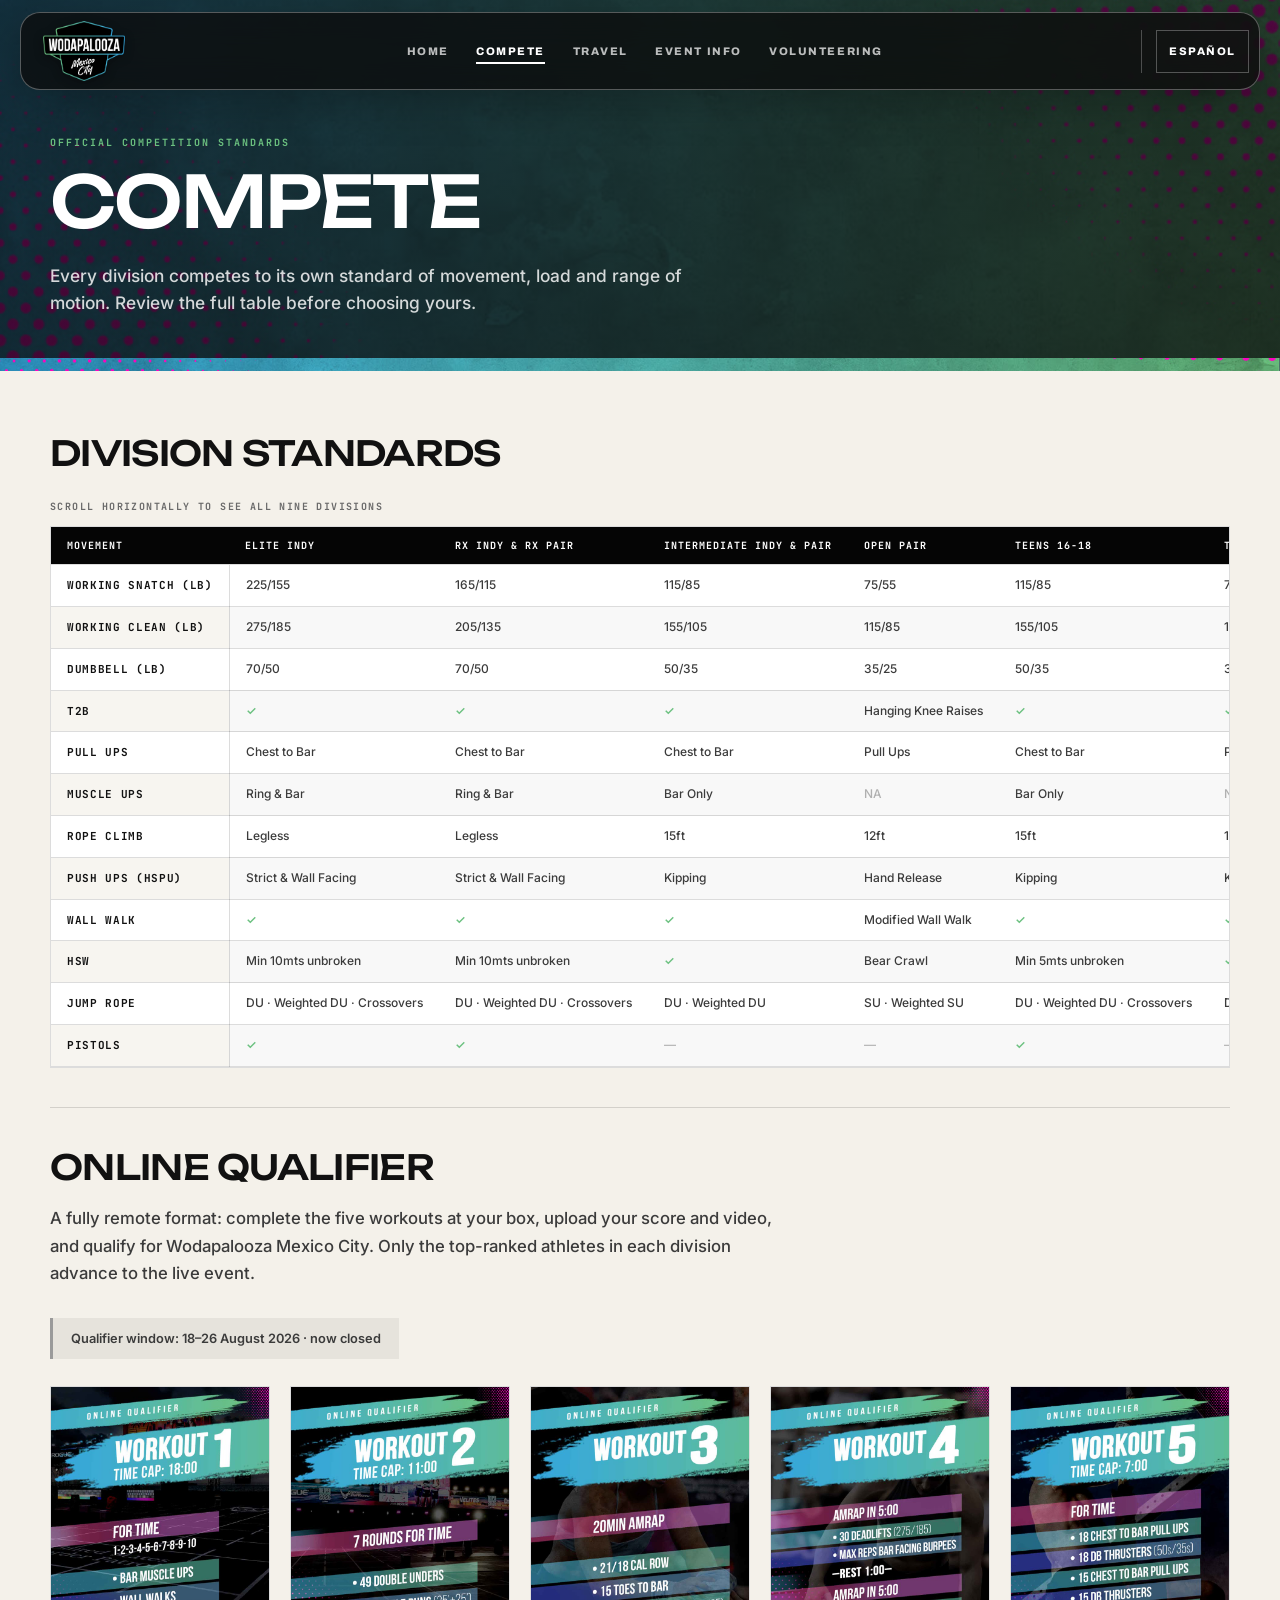
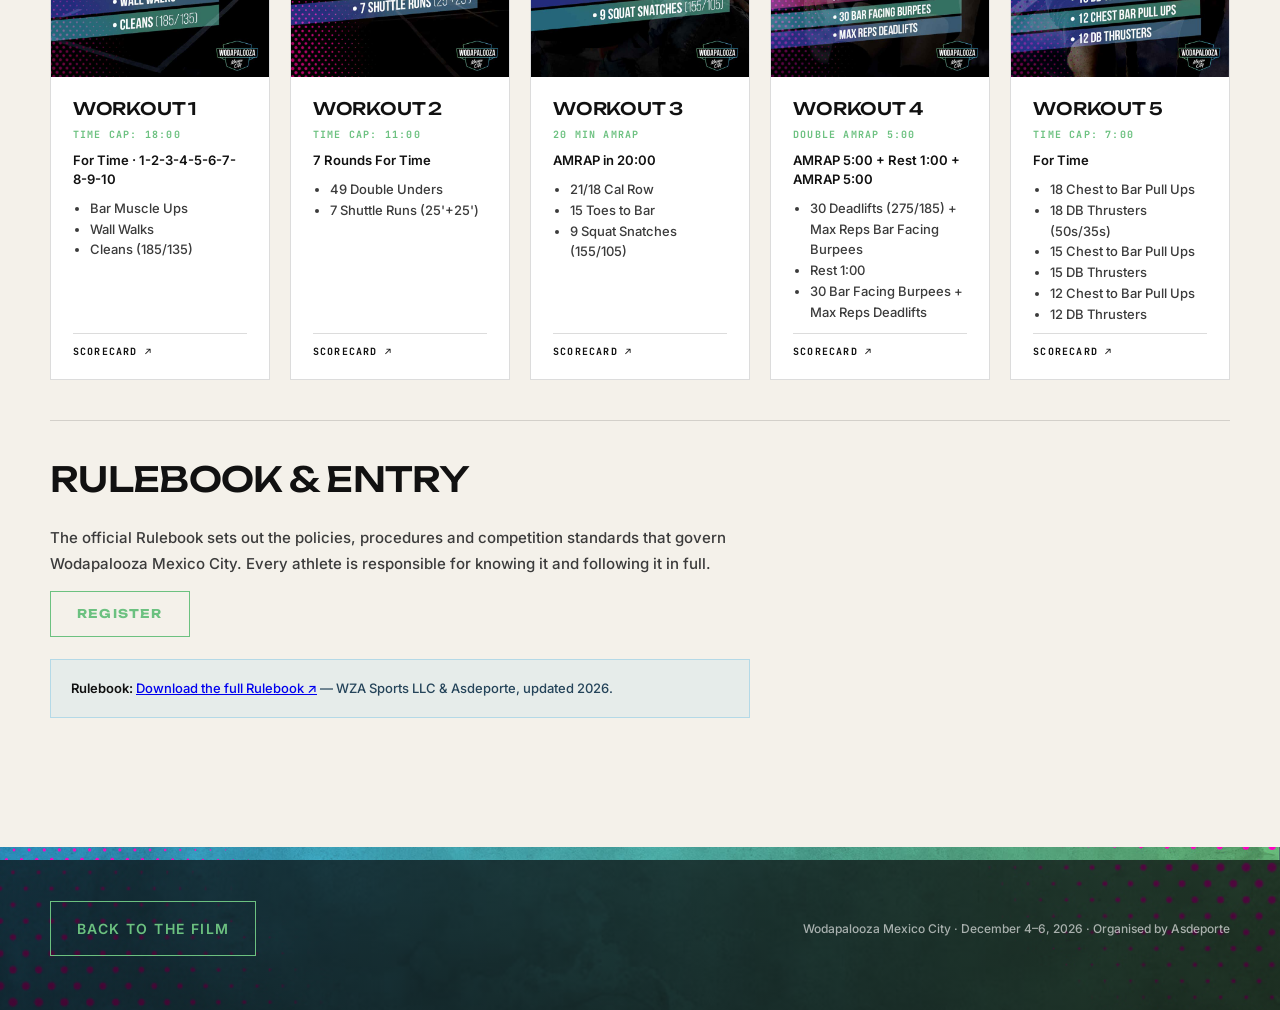
==== commit 430b45de: "Asdeporte 16 Sep: Ruster replaces Reebok, Volunteering tab, prize figures 1 PARTNERS. Reebok out, Ru" ====
--- a/compete.html
+++ b/compete.html
@@ -33,6 +33,7 @@
     <a href="compete.html" aria-current="page" data-lang-en="Compete" data-lang-es="Compite">Compete</a>
     <a href="mexico-city.html" data-lang-en="Travel" data-lang-es="Viaje">Travel</a>
     <a href="event-info.html" data-lang-en="Event Info" data-lang-es="Información del evento">Event Info</a>
+    <a href="volunteering.html" data-lang-en="Volunteering" data-lang-es="Voluntariado">Volunteering</a>
   </div>
   <div class="site-actions">
     <button class="site-lang" type="button" data-lang-toggle aria-label="Switch to Spanish" aria-pressed="false">Español</button>
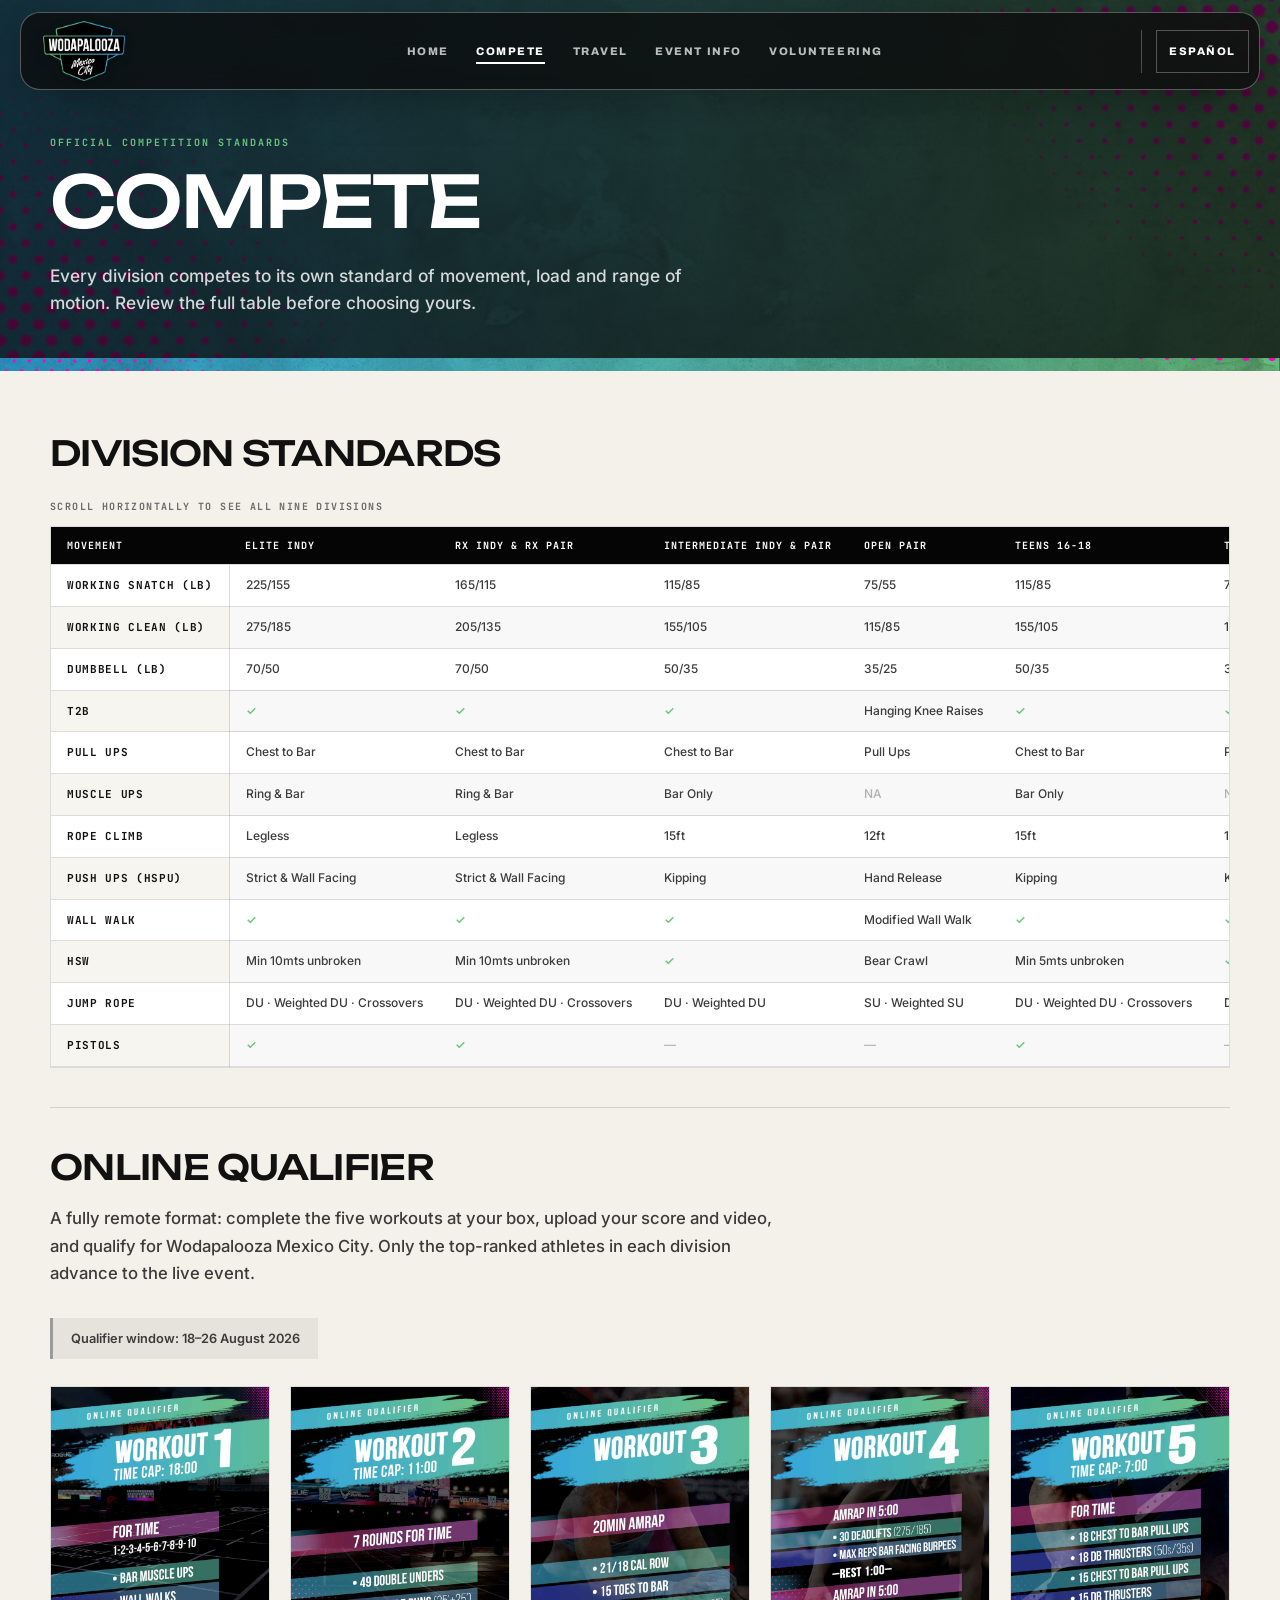
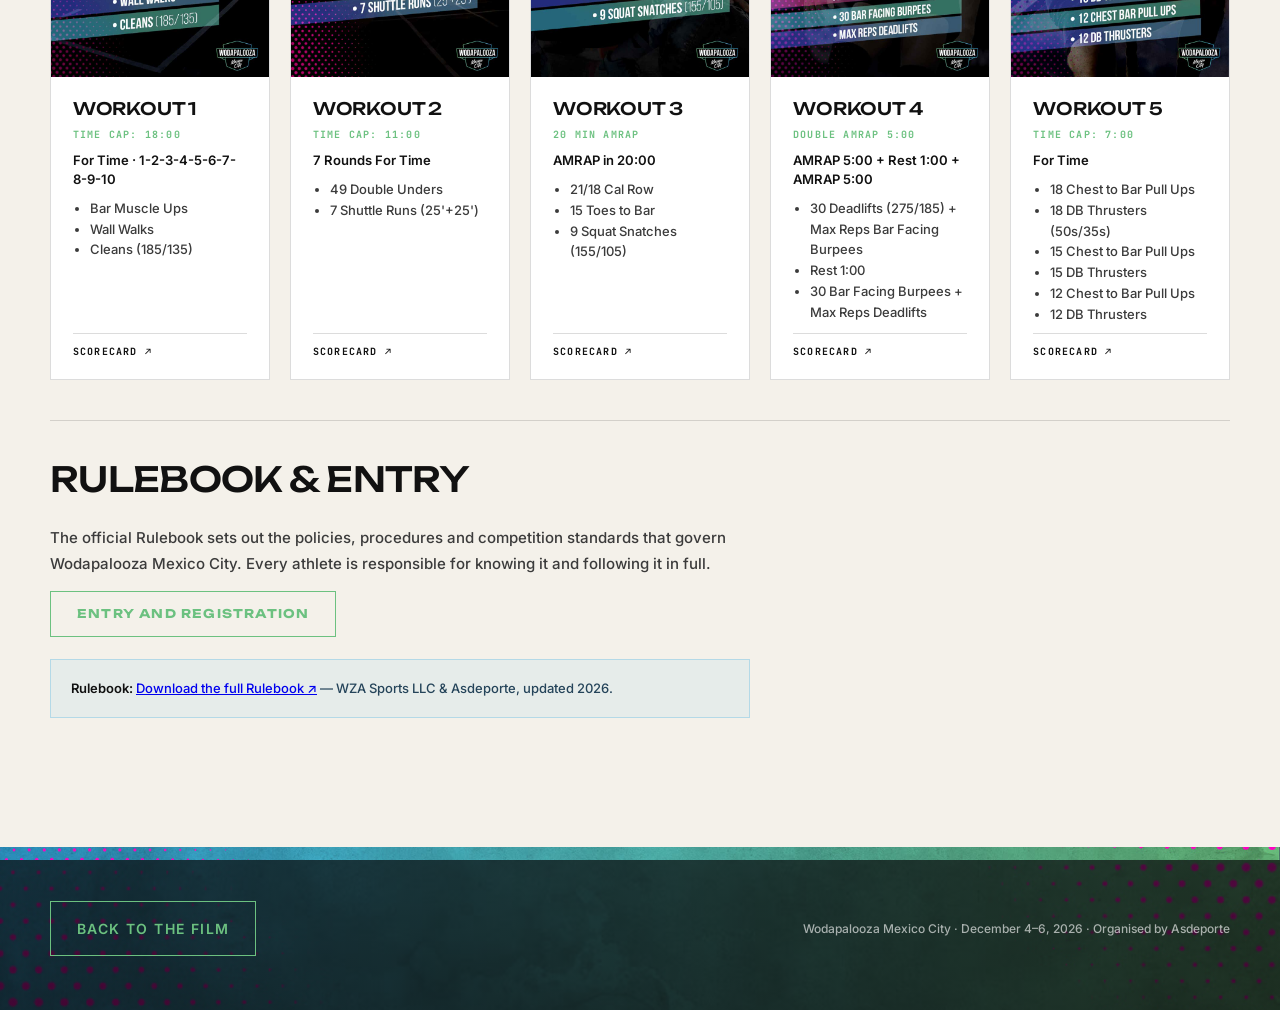
==== commit 1a4ad484: "Stop sending people to a page that says EVENT ENDED Two calls to action pointed at competitioncorner" ====
--- a/compete.html
+++ b/compete.html
@@ -94,9 +94,12 @@
       <h2 class="sec-head" data-lang-en="Online qualifier" data-lang-es="Clasificatorio en línea">Online qualifier</h2>
       <p class="sec-intro" data-lang-en="A fully remote format: complete the five workouts at your box, upload your score and video, and qualify for Wodapalooza Mexico City. Only the top-ranked athletes in each division advance to the live event." data-lang-es="Formato 100% remoto: realiza los 5 workouts en tu box, sube tu score y video, y clasifica a Wodapalooza Mexico City. Solo los mejores rankeados de cada división avanzan al evento presencial.">A fully remote format: complete the five workouts at your box, upload your score and video, and qualify for Wodapalooza Mexico City. Only the top-ranked athletes in each division advance to the live event.</p>
 
-      <!-- The qualifier window closed on 26 August 2026. Stated as a fact rather than as a call
-           to register, which would be wrong. Asdeporte to confirm the final wording. -->
-      <p class="status-line" data-lang-en="Qualifier window: 18–26 August 2026 · now closed" data-lang-es="Ventana del qualifier: 18 al 26 de agosto de 2026 · cerrada">Qualifier window: 18–26 August 2026 · now closed</p>
+      <!-- Dates only, no verdict. Asdeporte's own site still presents the qualifier in the
+           present tense a month after the window, and when asked about "the qualifier wording"
+           Jose did not know what was meant - he does not see a problem here. An added "now
+           closed" was our editorial, not his, and read as correcting his event. The dates are
+           the fact; a reader can draw the conclusion. -->
+      <p class="status-line" data-lang-en="Qualifier window: 18–26 August 2026" data-lang-es="Ventana del qualifier: del 18 al 26 de agosto de 2026">Qualifier window: 18–26 August 2026</p>
 
       <div class="wods">
         <article class="wod">
@@ -161,8 +164,13 @@
       <h2 class="sec-head" data-lang-en="Rulebook &amp; entry" data-lang-es="Reglamento y registro">Rulebook &amp; entry</h2>
       <div class="prose">
         <p data-lang-en="The official Rulebook sets out the policies, procedures and competition standards that govern Wodapalooza Mexico City. Every athlete is responsible for knowing it and following it in full." data-lang-es="El Rulebook oficial establece las políticas, procedimientos y estándares de competencia que rigen Wodapalooza Mexico City. Es responsabilidad de cada atleta conocerlo y cumplirlo en su totalidad.">The official Rulebook sets out the policies, procedures and competition standards that govern Wodapalooza Mexico City. Every athlete is responsible for knowing it and following it in full.</p>
+        <!-- WAS the Competition Corner qualifier page. That event is over - Competition Corner
+             itself renders "EVENT ENDED" on it - so a button reading Register sent athletes to a
+             dead end. Pointed at Asdeporte's own Mexico site instead: it is canonical, it is kept
+             current by them, and it is where entry for the live event will appear. Restore the
+             direct link when Asdeporte supplies a live one. -->
         <p>
-          <a class="back-film" href="https://competitioncorner.net/events/21707/details" target="_blank" rel="noopener noreferrer" data-lang-en="Register" data-lang-es="Regístrate">Register</a>
+          <a class="back-film" href="https://mexico.wodapalooza.com" target="_blank" rel="noopener noreferrer" data-lang-en="Entry and registration" data-lang-es="Inscripción y registro">Entry and registration</a>
         </p>
         <p class="note" data-lang-en="&lt;b&gt;Rulebook:&lt;/b&gt; &lt;a href=&quot;https://drive.google.com/file/d/1JGCQtsKqS8dYpa8M4LwoZeGekvwKnjdy/view&quot; target=&quot;_blank&quot; rel=&quot;noopener noreferrer&quot;&gt;Download the full Rulebook ↗&lt;/a&gt; — WZA Sports LLC &amp; Asdeporte, updated 2026." data-lang-es="&lt;b&gt;Reglamento:&lt;/b&gt; &lt;a href=&quot;https://drive.google.com/file/d/1JGCQtsKqS8dYpa8M4LwoZeGekvwKnjdy/view&quot; target=&quot;_blank&quot; rel=&quot;noopener noreferrer&quot;&gt;Descargar el Rulebook completo ↗&lt;/a&gt; — WZA Sports LLC y Asdeporte, actualizado 2026."><b>Rulebook:</b> <a href="https://drive.google.com/file/d/1JGCQtsKqS8dYpa8M4LwoZeGekvwKnjdy/view" target="_blank" rel="noopener noreferrer">Download the full Rulebook ↗</a> — WZA Sports LLC &amp; Asdeporte, updated 2026.</p>
       </div>
--- a/css/pages.css
+++ b/css/pages.css
@@ -217,6 +217,41 @@
   font:600 10px/1.5 "JetBrains Mono",ui-monospace,monospace; letter-spacing:.11em; text-transform:uppercase }
 .shots{ display:grid; gap:clamp(14px,1.7vw,22px); grid-template-columns:repeat(auto-fit,minmax(min(100%,330px),1fr)); margin-top:clamp(22px,2.8vh,34px) }
 
+/* ── PRIZE PANEL ────────────────────────────────────────────────────────────────────────
+   The money IS the news on this page, and as .facts rows it read as small print. The figures
+   are set as display type on the brand watercolour instead — the same dark block and the same
+   .70 overlay as the page header, so it belongs to the system rather than being a one-off.
+   No new asset: wza-block-800x320.jpg is already fetched for the header and footer, so this
+   panel costs one extra paint and nothing extra over the network.
+   Contrast on that overlay was measured when the header was built: white 12.83:1, the green
+   #6CC180 5.87:1. The place labels are green, the amounts white; both clear 4.5:1.
+   Three columns for the Elite podium, one row beneath for everything else. Below 720px they
+   stack, because $250,000 set at display size cannot share a phone width with two siblings. */
+.prizes{ position:relative; overflow:hidden; margin-top:clamp(24px,3vh,38px);
+  padding:clamp(26px,3.4vw,44px); background:var(--ground); color:#fff }
+.prizes::before{ content:""; position:absolute; inset:0; z-index:0; pointer-events:none;
+  background:linear-gradient(rgba(9,9,9,.70),rgba(9,9,9,.77)),
+             url('../media/texture/wza-block-800x320.jpg') center/cover no-repeat }
+.prizes > *{ position:relative; z-index:2 }
+.podium{ display:grid; gap:clamp(18px,2.4vw,32px); grid-template-columns:repeat(3,1fr) }
+.prize .place{ margin:0 0 10px; color:var(--green);
+  font:700 10px/1.5 "JetBrains Mono",ui-monospace,monospace; letter-spacing:.16em; text-transform:uppercase }
+.prize .amount{ margin:0; color:#fff; font:500 clamp(26px,3.3vw,46px)/1.05 WZA-Unbounded,Archivo,Arial,sans-serif;
+  letter-spacing:-.02em }
+.prize .amount span{ display:inline-block; margin-left:.35em; color:rgba(255,255,255,.62);
+  font:700 11px/1 "JetBrains Mono",ui-monospace,monospace; letter-spacing:.14em; vertical-align:middle }
+/* The remaining divisions are a different kind of number — a pooled total, not a placing — so
+   they sit below the podium on their own rule rather than as a fourth column pretending to be
+   one. */
+.prize--rest{ margin-top:clamp(22px,2.8vw,34px); padding-top:clamp(20px,2.6vw,30px);
+  border-top:1px solid rgba(255,255,255,.22) }
+.prize--rest .amount{ font-size:clamp(20px,2.2vw,30px) }
+.prizes .foot{ margin:clamp(18px,2.2vw,26px) 0 0; color:rgba(255,255,255,.58);
+  font:500 12px/1.6 WZA-Inter,Inter,Arial,sans-serif }
+@media(max-width:720px){
+  .podium{ grid-template-columns:1fr; gap:clamp(16px,4vw,22px) }
+}
+
 /* ── FACT BLOCK — dates, venue, address ─────────────────────────────────────────────────── */
 .facts{ display:grid; gap:0; margin:0; max-width:74ch }
 .facts div{ display:grid; grid-template-columns:minmax(110px,180px) 1fr; gap:clamp(14px,2vw,30px);
